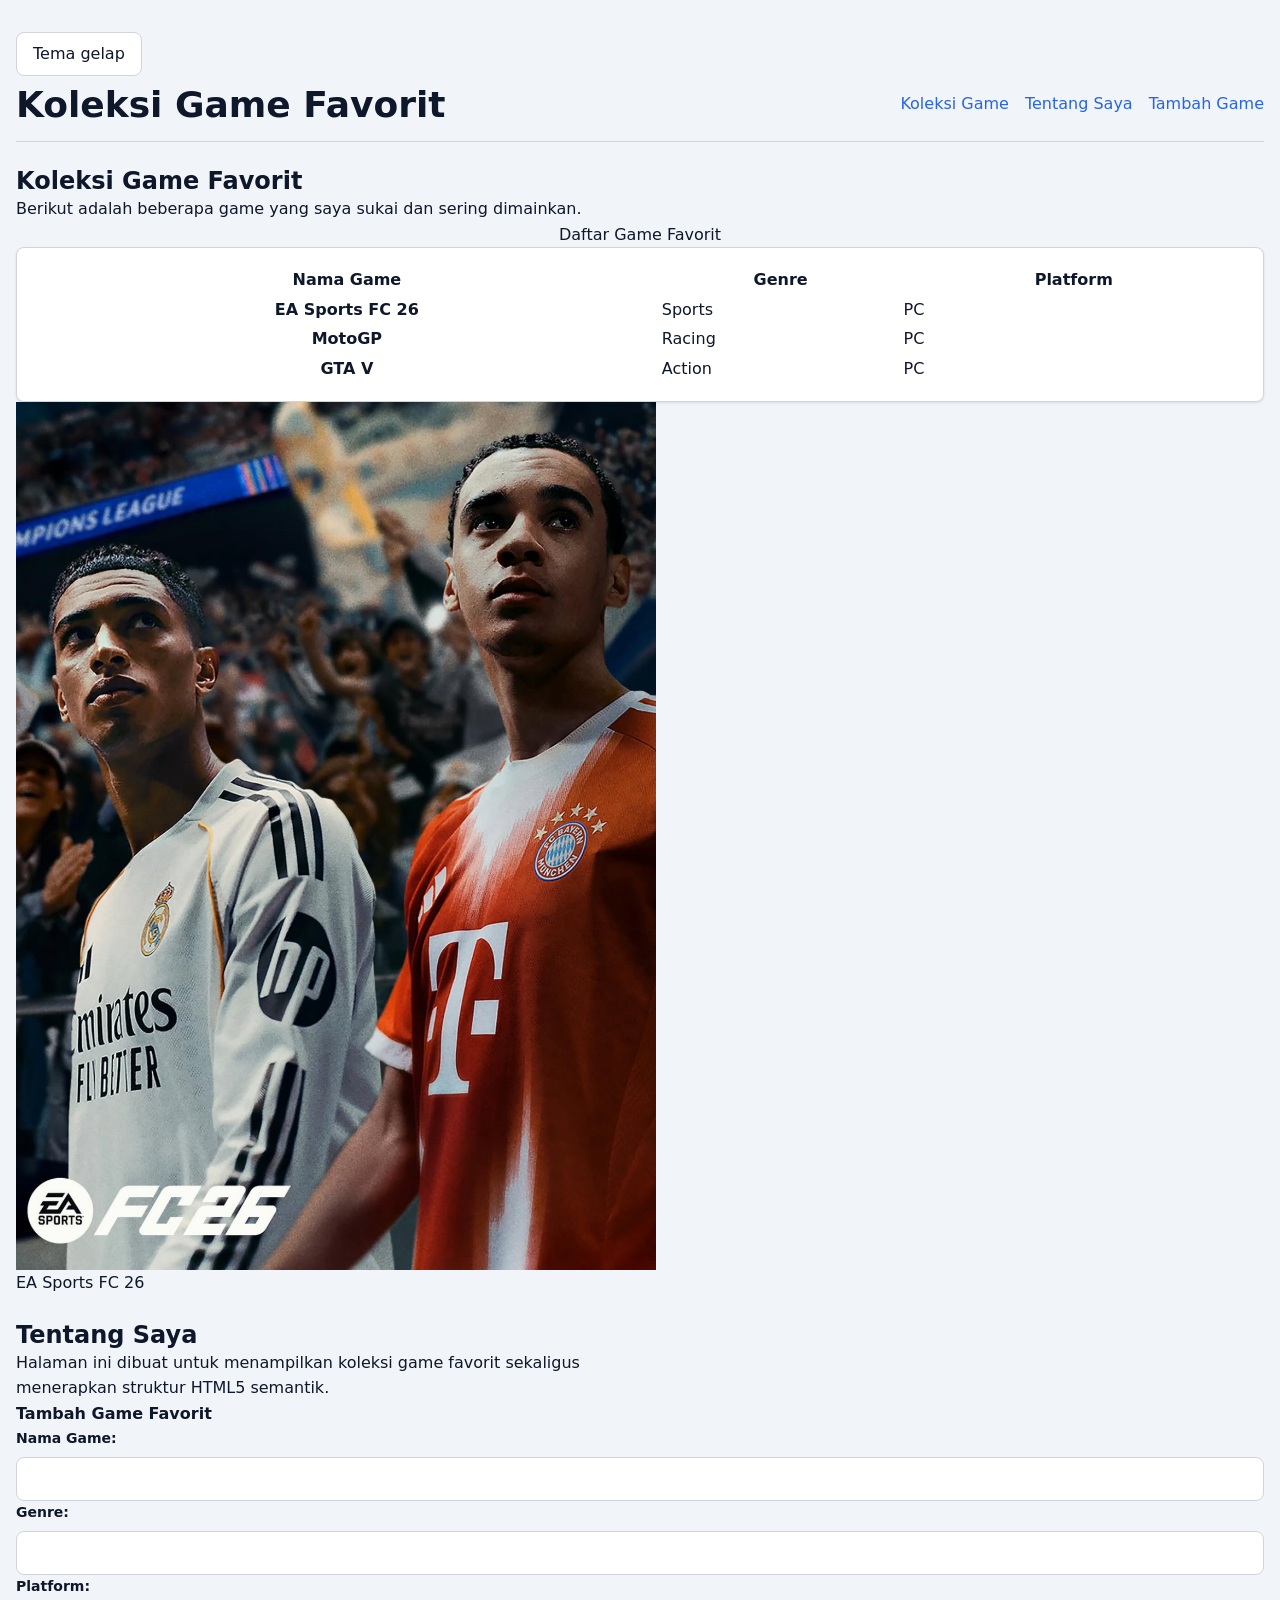
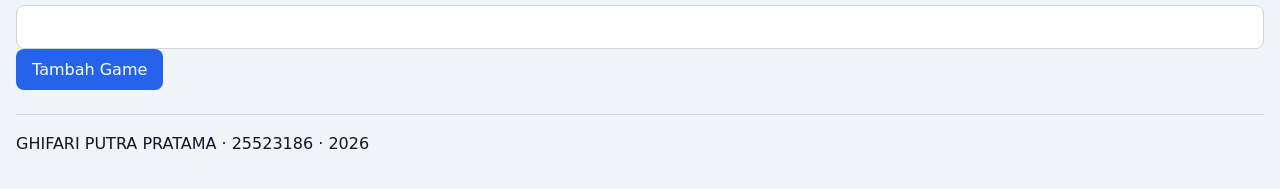
==== worksheet-p4/profil.html @ e9c1cfa2 "Pertemuan 4: tampilan halaman profil selesai" ====
<!DOCTYPE html>
<html lang="id">

<head>
    <meta charset="utf-8">
    <meta name="viewport" content="width=device-width, initial-scale=1.0">
    <title>Koleksi Game Favorit</title>

    <link rel="stylesheet" href="tokens.css">
    <link rel="stylesheet" href="base.css">
    <link rel="stylesheet" href="layout.css">
    <link rel="stylesheet" href="komponen.css">
    <link rel="stylesheet" href="tema.css">
</head>

<body>

    <header>

        <input type="checkbox" id="tema" class="pengalih-tema">
        <label for="tema" class="tombol-tema">Tema gelap</label>

        <div class="header-baris">
            <h1>Koleksi Game Favorit</h1>

            <nav aria-label="Navigasi utama">
                <ul>
                    <li><a href="#koleksi">Koleksi Game</a></li>
                    <li><a href="#tentang">Tentang Saya</a></li>
                    <li><a href="#tambah">Tambah Game</a></li>
                </ul>
            </nav>
        </div>

    </header>

    <main>

        <section id="koleksi">

            <h2>Koleksi Game Favorit</h2>

            <p>
                Berikut adalah beberapa game yang saya sukai dan sering dimainkan.
            </p>

            <div class="katalog">

                <table class="kartu">
                    <caption>Daftar Game Favorit</caption>

                    <thead>
                        <tr>
                            <th scope="col">Nama Game</th>
                            <th scope="col">Genre</th>
                            <th scope="col">Platform</th>
                        </tr>
                    </thead>

                    <tbody>
                        <tr>
                            <th scope="row">EA Sports FC 26</th>
                            <td>Sports</td>
                            <td>PC</td>
                        </tr>

                        <tr>
                            <th scope="row">MotoGP</th>
                            <td>Racing</td>
                            <td>PC</td>
                        </tr>

                        <tr>
                            <th scope="row">GTA V</th>
                            <td>Action</td>
                            <td>PC</td>
                        </tr>
                    </tbody>

                </table>

            </div>

            <figure>
                <img
                    src="ea-sports-fc-26.jpg"
                    alt="Sampul game EA Sports FC 26"
                    width="640"
                    height="360"
                    loading="lazy">
                <figcaption>EA Sports FC 26</figcaption>
            </figure>

        </section>

        <section id="tentang">

            <h2>Tentang Saya</h2>

            <p>
                Halaman ini dibuat untuk menampilkan koleksi game favorit
                sekaligus menerapkan struktur HTML5 semantik.
            </p>

            <div id="tambah">

                <h3>Tambah Game Favorit</h3>

                <form action="/simpan" method="post">

                    <div class="form-kolom">
                        <label for="nama-game">Nama Game:</label>
                        <input
                            type="text"
                            id="nama-game"
                            name="nama-game"
                            required>
                        <p class="pesan-galat">
                            Isi nama game.
                        </p>
                    </div>

                    <div class="form-kolom">
                        <label for="genre">Genre:</label>
                        <input
                            type="text"
                            id="genre"
                            name="genre"
                            required>
                        <p class="pesan-galat">
                            Isi genre game.
                        </p>
                    </div>

                    <div class="form-kolom">
                        <label for="platform">Platform:</label>
                        <input
                            type="text"
                            id="platform"
                            name="platform"
                            required>
                        <p class="pesan-galat">
                            Isi platform game.
                        </p>
                    </div>

                    <button type="submit">Tambah Game</button>

                </form>

            </div>

        </section>

    </main>

    <footer>
        <p>GHIFARI PUTRA PRATAMA · 25523186 · 2026</p>
    </footer>

</body>

</html>
---- worksheet-p4/tokens.css ----
:root {
    /* Primitive tokens */
    --blue-700: #2563EB;
    --blue-500: #3B82F6;
    --blue-300: #93C5FD;

    --gray-950: #0F172A;
    --gray-800: #1E293B;
    --gray-300: #D1D5DB;
    --gray-100: #F1F5F9;
    --white: #FFFFFF;

    --red-700: #B00020;

    --space-1: 0.25rem;
    --space-2: 0.5rem;
    --space-3: 0.75rem;
    --space-4: 1rem;
    --space-6: 1.5rem;

    --radius-md: 0.5rem;
    --radius-full: 999px;

    --shadow-1: 0 1px 3px rgba(0, 0, 0, 0.10);

    --text-sm: 0.875rem;
    --text-md: 1rem;
    --text-xl: 1.5rem;
    --text-3xl: 2.25rem;

    /* Semantic tokens */
    --color-bg: var(--gray-100);
    --color-fg: var(--gray-950);
    --color-surface: var(--white);
    --color-border: var(--gray-300);
    --color-primary: var(--blue-700);
    --color-danger: var(--red-700);
    --color-focus: var(--blue-700);

    --card-pad: var(--space-4);
    --section-gap: var(--space-6);
}
---- worksheet-p4/base.css ----
*, *::before, *::after {
    box-sizing: border-box;
}

* {
    margin: 0;
}

img {
    max-width: 100%;
    height: auto;
    display: block;
}

html {
    font-size: 100%;
}

body {
    font-family: system-ui, "Segoe UI", Roboto, sans-serif;
    font-size: var(--text-md);
    line-height: 1.6;
    color: var(--color-fg);
    background: var(--color-bg);
    padding: var(--space-4);
}

h1 {
    font-size: var(--text-3xl);
    line-height: 1.15;
}

h2 {
    font-size: var(--text-xl);
    line-height: 1.25;
}

h3 {
    font-size: var(--text-md);
}

main p {
    max-width: 60ch;
}
---- worksheet-p4/layout.css ----
header {
    padding-block: var(--space-4);
    border-bottom: 1px solid var(--color-border);
}

.header-baris {
    display: flex;
    align-items: center;
    justify-content: space-between;
    gap: var(--space-4);
    flex-wrap: wrap;
}

nav ul {
    display: flex;
    gap: var(--space-4);
    list-style: none;
    padding: 0;
}

nav a {
    color: var(--color-primary);
    text-decoration: none;
}

nav a:hover {
    text-decoration: underline;
}

main {
    display: flex;
    flex-direction: column;
    gap: var(--section-gap);
    padding-block: var(--space-6);
}

.katalog {
    display: flex;
    flex-wrap: wrap;
    gap: var(--space-4);
}

.kartu {
    flex: 1 1 16rem;
    background: var(--color-surface);
    border: 1px solid var(--color-border);
    border-radius: var(--radius-md);
    box-shadow: var(--shadow-1);
    padding: var(--card-pad);
}

footer {
    padding-block: var(--space-4);
    border-top: 1px solid var(--color-border);
}
---- worksheet-p4/komponen.css ----
.form-kolom {
    display: flex;
    flex-direction: column;
    gap: var(--space-2);
}

.form-kolom label {
    font-size: var(--text-sm);
    font-weight: 600;
}

.form-kolom input,
.form-kolom select,
.form-kolom textarea {
    font: inherit;
    padding: var(--space-2);
    border: 1px solid var(--color-border);
    border-radius: var(--radius-md);
    background: var(--color-surface);
    color: var(--color-fg);
}

button {
    font: inherit;
    padding: var(--space-2) var(--space-4);
    border: 0;
    border-radius: var(--radius-md);
    background: var(--color-primary);
    color: var(--color-surface);
    cursor: pointer;
}

button:hover {
    opacity: 0.9;
}

:focus-visible {
    outline: 2px solid var(--color-focus);
    outline-offset: 2px;
}

input:user-invalid {
    border-color: var(--color-danger);
    border-width: 2px;
}

.pesan-galat {
    display: none;
    color: var(--color-danger);
    font-size: var(--text-sm);
}

.form-kolom:has(input:user-invalid) .pesan-galat {
    display: block;
}
---- worksheet-p4/tema.css ----
/* Tema gelap mengikuti pengaturan sistem */
@media (prefers-color-scheme: dark) {
    :root {
        --color-bg: var(--gray-950);
        --color-fg: var(--gray-100);
        --color-surface: var(--gray-800);
        --color-border: var(--gray-300);
        --color-primary: var(--blue-300);
        --color-danger: #FF6B6B;
        --color-focus: var(--blue-300);
    }
}

/* Tombol tema manual */
.pengalih-tema {
    position: absolute;
    opacity: 0;
    pointer-events: none;
}

.tombol-tema {
    display: inline-block;
    margin-bottom: var(--space-2);
    padding: var(--space-2) var(--space-4);
    border: 1px solid var(--color-border);
    border-radius: var(--radius-md);
    color: var(--color-fg);
    background: var(--color-surface);
    cursor: pointer;
}

/* Saat toggle belum dicentang: gunakan tema terang */
:root:has(#tema:not(:checked)) {
    --color-bg: var(--gray-100);
    --color-fg: var(--gray-950);
    --color-surface: var(--white);
    --color-border: var(--gray-300);
    --color-primary: var(--blue-700);
    --color-danger: var(--red-700);
    --color-focus: var(--blue-700);
}

/* Saat toggle dicentang: gunakan tema gelap */
:root:has(#tema:checked) {
    --color-bg: var(--gray-950);
    --color-fg: var(--gray-100);
    --color-surface: var(--gray-800);
    --color-border: var(--gray-300);
    --color-primary: var(--blue-300);
    --color-danger: #FF6B6B;
    --color-focus: var(--blue-300);
}
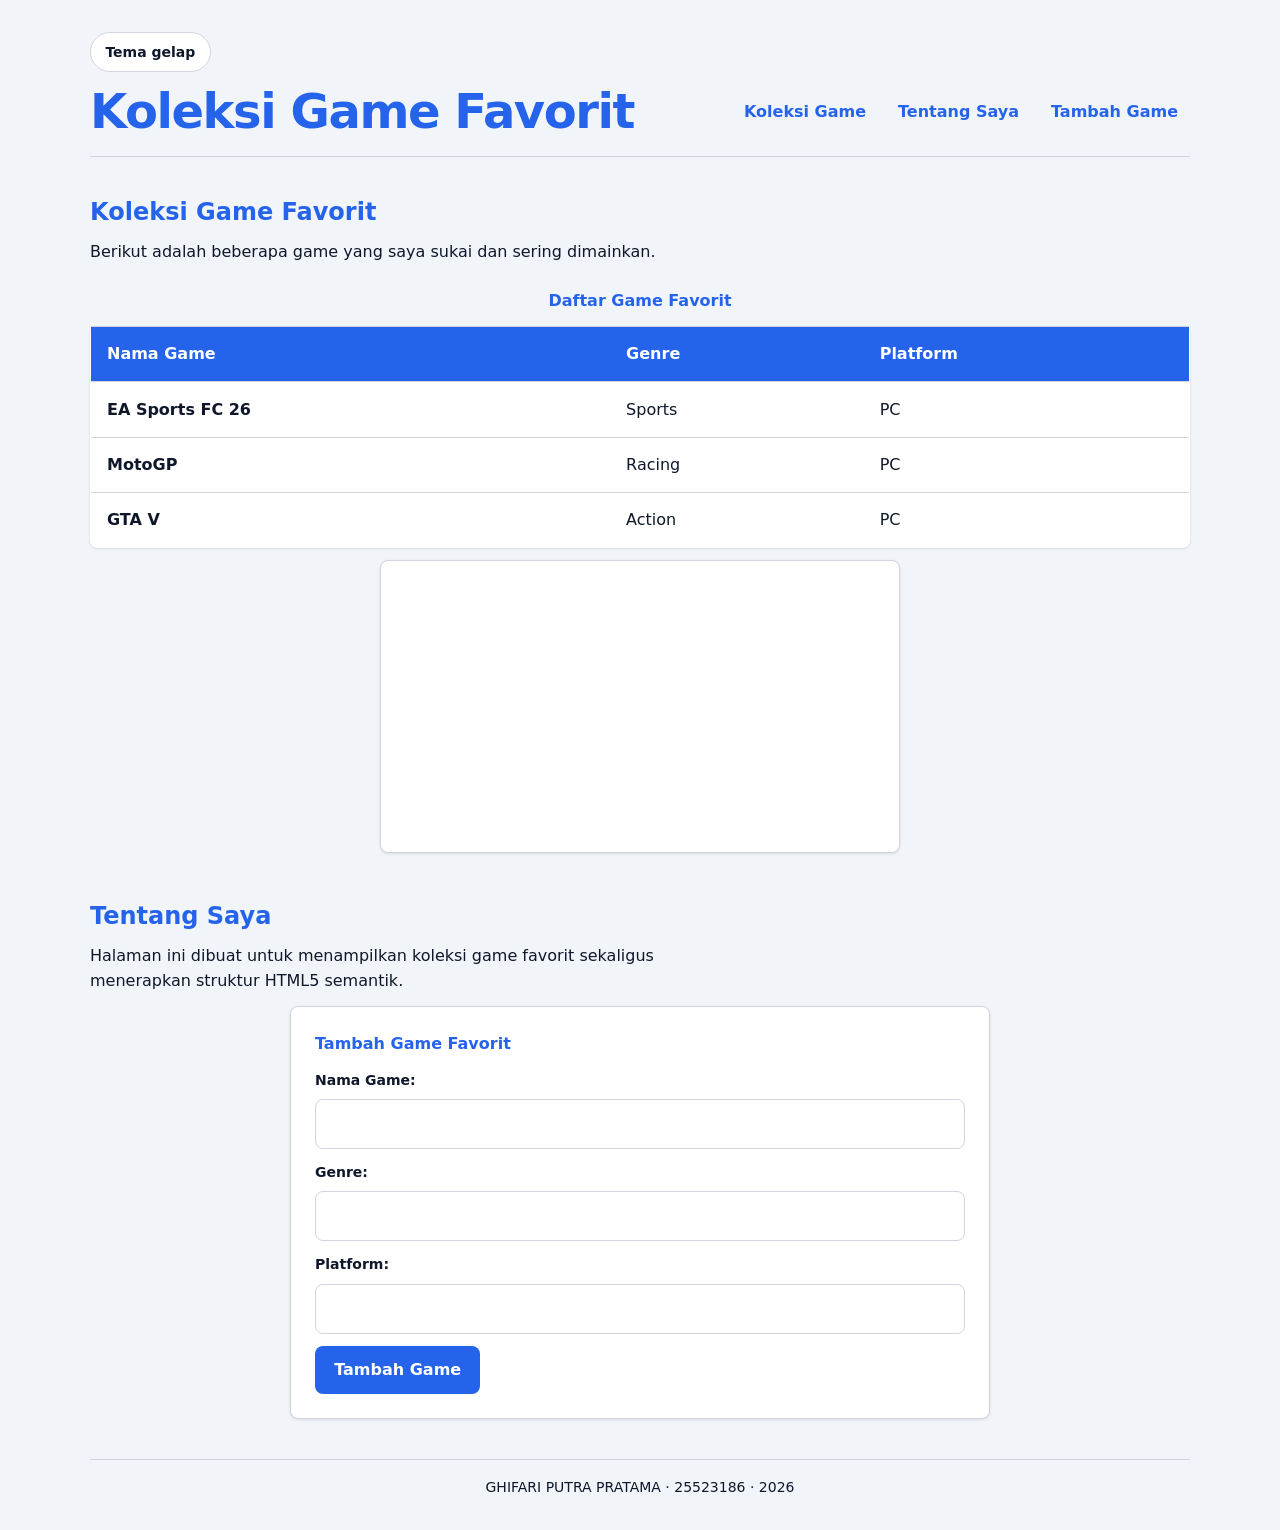
==== commit ed672294: "Pertemuan 4: kustomisasi tampilan dan slideshow game" ====
--- a/worksheet-p4/profil.html
+++ b/worksheet-p4/profil.html
@@ -81,15 +81,39 @@
 
             </div>
 
-            <figure>
-                <img
-                    src="ea-sports-fc-26.jpg"
-                    alt="Sampul game EA Sports FC 26"
-                    width="640"
-                    height="360"
-                    loading="lazy">
-                <figcaption>EA Sports FC 26</figcaption>
-            </figure>
+            <figure class="slideshow">
+
+    <div class="slide">
+        <img
+            src="ea-sports-fc-26.jpg"
+            alt="Sampul game EA Sports FC 26"
+            width="640"
+            height="360"
+            loading="lazy">
+        <span>EA Sports FC 26</span>
+    </div>
+
+    <div class="slide">
+        <img
+            src="motogp.jpg"
+            alt="Sampul game MotoGP"
+            width="640"
+            height="360"
+            loading="lazy">
+        <span>MotoGP</span>
+    </div>
+
+    <div class="slide">
+        <img
+            src="gta-v.jpg"
+            alt="Sampul game GTA V"
+            width="640"
+            height="360"
+            loading="lazy">
+        <span>GTA V</span>
+    </div>
+
+    </figure>
 
         </section>
 
--- a/worksheet-p4/base.css
+++ b/worksheet-p4/base.css
@@ -6,28 +6,34 @@
     margin: 0;
 }
 
+html {
+    font-size: 100%;
+    scroll-behavior: smooth;
+}
+
+body {
+    min-height: 100vh;
+    font-family: system-ui, "Segoe UI", Roboto, sans-serif;
+    font-size: var(--text-md);
+    line-height: 1.6;
+    color: var(--color-fg);
+    background: var(--color-bg);
+    padding: var(--space-4);
+    transition:
+        background-color 0.25s ease,
+        color 0.25s ease;
+}
+
 img {
     max-width: 100%;
     height: auto;
     display: block;
 }
 
-html {
-    font-size: 100%;
-}
-
-body {
-    font-family: system-ui, "Segoe UI", Roboto, sans-serif;
-    font-size: var(--text-md);
-    line-height: 1.6;
-    color: var(--color-fg);
-    background: var(--color-bg);
-    padding: var(--space-4);
-}
-
 h1 {
-    font-size: var(--text-3xl);
+    font-size: clamp(2rem, 5vw, 3rem);
     line-height: 1.15;
+    letter-spacing: -0.03em;
 }
 
 h2 {
@@ -39,6 +45,17 @@
     font-size: var(--text-md);
 }
 
+p {
+    color: var(--color-fg);
+}
+
 main p {
     max-width: 60ch;
+}
+
+button,
+input,
+select,
+textarea {
+    font: inherit;
 }
--- a/worksheet-p4/layout.css
+++ b/worksheet-p4/layout.css
@@ -1,4 +1,6 @@
 header {
+    max-width: 1100px;
+    margin-inline: auto;
     padding-block: var(--space-4);
     border-bottom: 1px solid var(--color-border);
 }
@@ -11,45 +13,116 @@
     flex-wrap: wrap;
 }
 
+header h1 {
+    color: var(--color-primary);
+}
+
 nav ul {
     display: flex;
-    gap: var(--space-4);
+    align-items: center;
+    gap: var(--space-2);
     list-style: none;
     padding: 0;
+    flex-wrap: wrap;
 }
 
 nav a {
+    display: inline-block;
+    padding: var(--space-2) var(--space-3);
+    border-radius: var(--radius-md);
     color: var(--color-primary);
     text-decoration: none;
+    font-weight: 600;
+    transition: 0.2s ease;
 }
 
 nav a:hover {
-    text-decoration: underline;
+    background: var(--color-primary);
+    color: var(--color-surface);
 }
 
 main {
+    max-width: 1100px;
+    margin-inline: auto;
     display: flex;
     flex-direction: column;
-    gap: var(--section-gap);
-    padding-block: var(--space-6);
+    gap: 3rem;
+    padding-block: 2.5rem;
+}
+
+section {
+    display: flex;
+    flex-direction: column;
+    gap: var(--space-3);
+}
+
+section h2 {
+    color: var(--color-primary);
 }
 
 .katalog {
     display: flex;
     flex-wrap: wrap;
     gap: var(--space-4);
+    width: 100%;
 }
 
 .kartu {
     flex: 1 1 16rem;
+    width: 100%;
     background: var(--color-surface);
     border: 1px solid var(--color-border);
     border-radius: var(--radius-md);
     box-shadow: var(--shadow-1);
     padding: var(--card-pad);
+    overflow: hidden;
+}
+
+figure {
+    width: 100%;
+    max-width: 520px;
+    margin-inline: auto;
+    display: flex;
+    flex-direction: column;
+    gap: var(--space-2);
+}
+
+figure img {
+    width: 100%;
+    height: auto;
+    max-width: 100%;
+    border-radius: var(--radius-md);
+    border: 1px solid var(--color-border);
+    box-shadow: var(--shadow-1);
+}
+
+figcaption {
+    text-align: center;
+    font-size: var(--text-sm);
+    font-weight: 600;
+}
+
+#tambah {
+    width: 100%;
+    max-width: 700px;
+    margin-inline: auto;
+    padding: 1.5rem;
+    background: var(--color-surface);
+    border: 1px solid var(--color-border);
+    border-radius: var(--radius-md);
+    box-shadow: var(--shadow-1);
+}
+
+#tambah h3 {
+    margin-bottom: var(--space-3);
+    color: var(--color-primary);
 }
 
 footer {
+    max-width: 1100px;
+    margin-inline: auto;
     padding-block: var(--space-4);
     border-top: 1px solid var(--color-border);
+    text-align: center;
+    font-size: var(--text-sm);
 }
--- a/worksheet-p4/komponen.css
+++ b/worksheet-p4/komponen.css
@@ -1,7 +1,42 @@
+table {
+    width: 100%;
+    border-collapse: collapse;
+    overflow: hidden;
+    border-radius: var(--radius-md);
+}
+
+caption {
+    padding: var(--space-3);
+    font-weight: 700;
+    color: var(--color-primary);
+}
+
+th,
+td {
+    padding: 0.9rem 1rem;
+    text-align: left;
+    border-bottom: 1px solid var(--color-border);
+}
+
+thead th {
+    background: var(--color-primary);
+    color: var(--color-surface);
+}
+
+tbody tr:last-child th,
+tbody tr:last-child td {
+    border-bottom: 0;
+}
+
+tbody tr:hover {
+    background: var(--color-bg);
+}
+
 .form-kolom {
     display: flex;
     flex-direction: column;
     gap: var(--space-2);
+    margin-bottom: var(--space-3);
 }
 
 .form-kolom label {
@@ -12,31 +47,41 @@
 .form-kolom input,
 .form-kolom select,
 .form-kolom textarea {
+    width: 100%;
     font: inherit;
-    padding: var(--space-2);
+    padding: 0.7rem 0.8rem;
     border: 1px solid var(--color-border);
     border-radius: var(--radius-md);
     background: var(--color-surface);
     color: var(--color-fg);
 }
 
+.form-kolom input:focus,
+.form-kolom select:focus,
+.form-kolom textarea:focus {
+    border-color: var(--color-primary);
+}
+
 button {
     font: inherit;
-    padding: var(--space-2) var(--space-4);
+    padding: 0.7rem 1.2rem;
     border: 0;
     border-radius: var(--radius-md);
     background: var(--color-primary);
     color: var(--color-surface);
+    font-weight: 700;
     cursor: pointer;
+    transition: 0.2s ease;
 }
 
 button:hover {
+    transform: translateY(-1px);
     opacity: 0.9;
 }
 
 :focus-visible {
     outline: 2px solid var(--color-focus);
-    outline-offset: 2px;
+    outline-offset: 3px;
 }
 
 input:user-invalid {
--- a/worksheet-p4/tema.css
+++ b/worksheet-p4/tema.css
@@ -1,35 +1,41 @@
-/* Tema gelap mengikuti pengaturan sistem */
-@media (prefers-color-scheme: dark) {
-    :root {
-        --color-bg: var(--gray-950);
-        --color-fg: var(--gray-100);
-        --color-surface: var(--gray-800);
-        --color-border: var(--gray-300);
-        --color-primary: var(--blue-300);
-        --color-danger: #FF6B6B;
-        --color-focus: var(--blue-300);
-    }
-}
+/* ==============================
+   TOGGLE TEMA
+   ============================== */
 
-/* Tombol tema manual */
 .pengalih-tema {
     position: absolute;
+    width: 1px;
+    height: 1px;
     opacity: 0;
-    pointer-events: none;
+    overflow: hidden;
 }
 
 .tombol-tema {
-    display: inline-block;
-    margin-bottom: var(--space-2);
-    padding: var(--space-2) var(--space-4);
+    display: inline-flex;
+    align-items: center;
+    justify-content: center;
+    width: fit-content;
+    margin-bottom: var(--space-3);
+    padding: 0.5rem 0.9rem;
     border: 1px solid var(--color-border);
-    border-radius: var(--radius-md);
+    border-radius: var(--radius-full);
+    background: var(--color-surface);
     color: var(--color-fg);
-    background: var(--color-surface);
+    font-size: var(--text-sm);
+    font-weight: 600;
     cursor: pointer;
+    transition: 0.2s ease;
 }
 
-/* Saat toggle belum dicentang: gunakan tema terang */
+.tombol-tema:hover {
+    border-color: var(--color-primary);
+    color: var(--color-primary);
+}
+
+/* ==============================
+   TEMA TERANG DEFAULT
+   ============================== */
+
 :root:has(#tema:not(:checked)) {
     --color-bg: var(--gray-100);
     --color-fg: var(--gray-950);
@@ -40,7 +46,10 @@
     --color-focus: var(--blue-700);
 }
 
-/* Saat toggle dicentang: gunakan tema gelap */
+/* ==============================
+   TEMA GELAP MANUAL
+   ============================== */
+
 :root:has(#tema:checked) {
     --color-bg: var(--gray-950);
     --color-fg: var(--gray-100);
@@ -49,4 +58,97 @@
     --color-primary: var(--blue-300);
     --color-danger: #FF6B6B;
     --color-focus: var(--blue-300);
+}
+
+/* ==============================
+   TRANSISI
+   ============================== */
+
+body,
+.kartu,
+#tambah,
+.form-kolom input,
+.form-kolom select,
+.form-kolom textarea,
+.tombol-tema {
+    transition:
+        background-color 0.25s ease,
+        color 0.25s ease,
+        border-color 0.25s ease;
+}
+/* ==============================
+   SLIDESHOW GAME
+   ============================== */
+
+.slideshow {
+    position: relative;
+    width: 100%;
+    max-width: 520px;
+    margin-inline: auto;
+    aspect-ratio: 16 / 9;
+    overflow: hidden;
+    border-radius: var(--radius-md);
+    border: 1px solid var(--color-border);
+    box-shadow: var(--shadow-1);
+    background: var(--color-surface);
+}
+
+.slide {
+    position: absolute;
+    inset: 0;
+    opacity: 0;
+    animation: pergantian-slide 12s infinite;
+}
+
+.slide:nth-child(1) {
+    animation-delay: 0s;
+}
+
+.slide:nth-child(2) {
+    animation-delay: 4s;
+}
+
+.slide:nth-child(3) {
+    animation-delay: 8s;
+}
+
+.slide img {
+    width: 100%;
+    height: 100%;
+    object-fit: cover;
+}
+
+.slide span {
+    position: absolute;
+    left: 0;
+    right: 0;
+    bottom: 0;
+    padding: 0.7rem 1rem;
+    background: rgb(0 0 0 / 65%);
+    color: #ffffff;
+    text-align: center;
+    font-weight: 700;
+}
+
+@keyframes pergantian-slide {
+
+    0% {
+        opacity: 0;
+    }
+
+    8% {
+        opacity: 1;
+    }
+
+    30% {
+        opacity: 1;
+    }
+
+    38% {
+        opacity: 0;
+    }
+
+    100% {
+        opacity: 0;
+    }
 }
